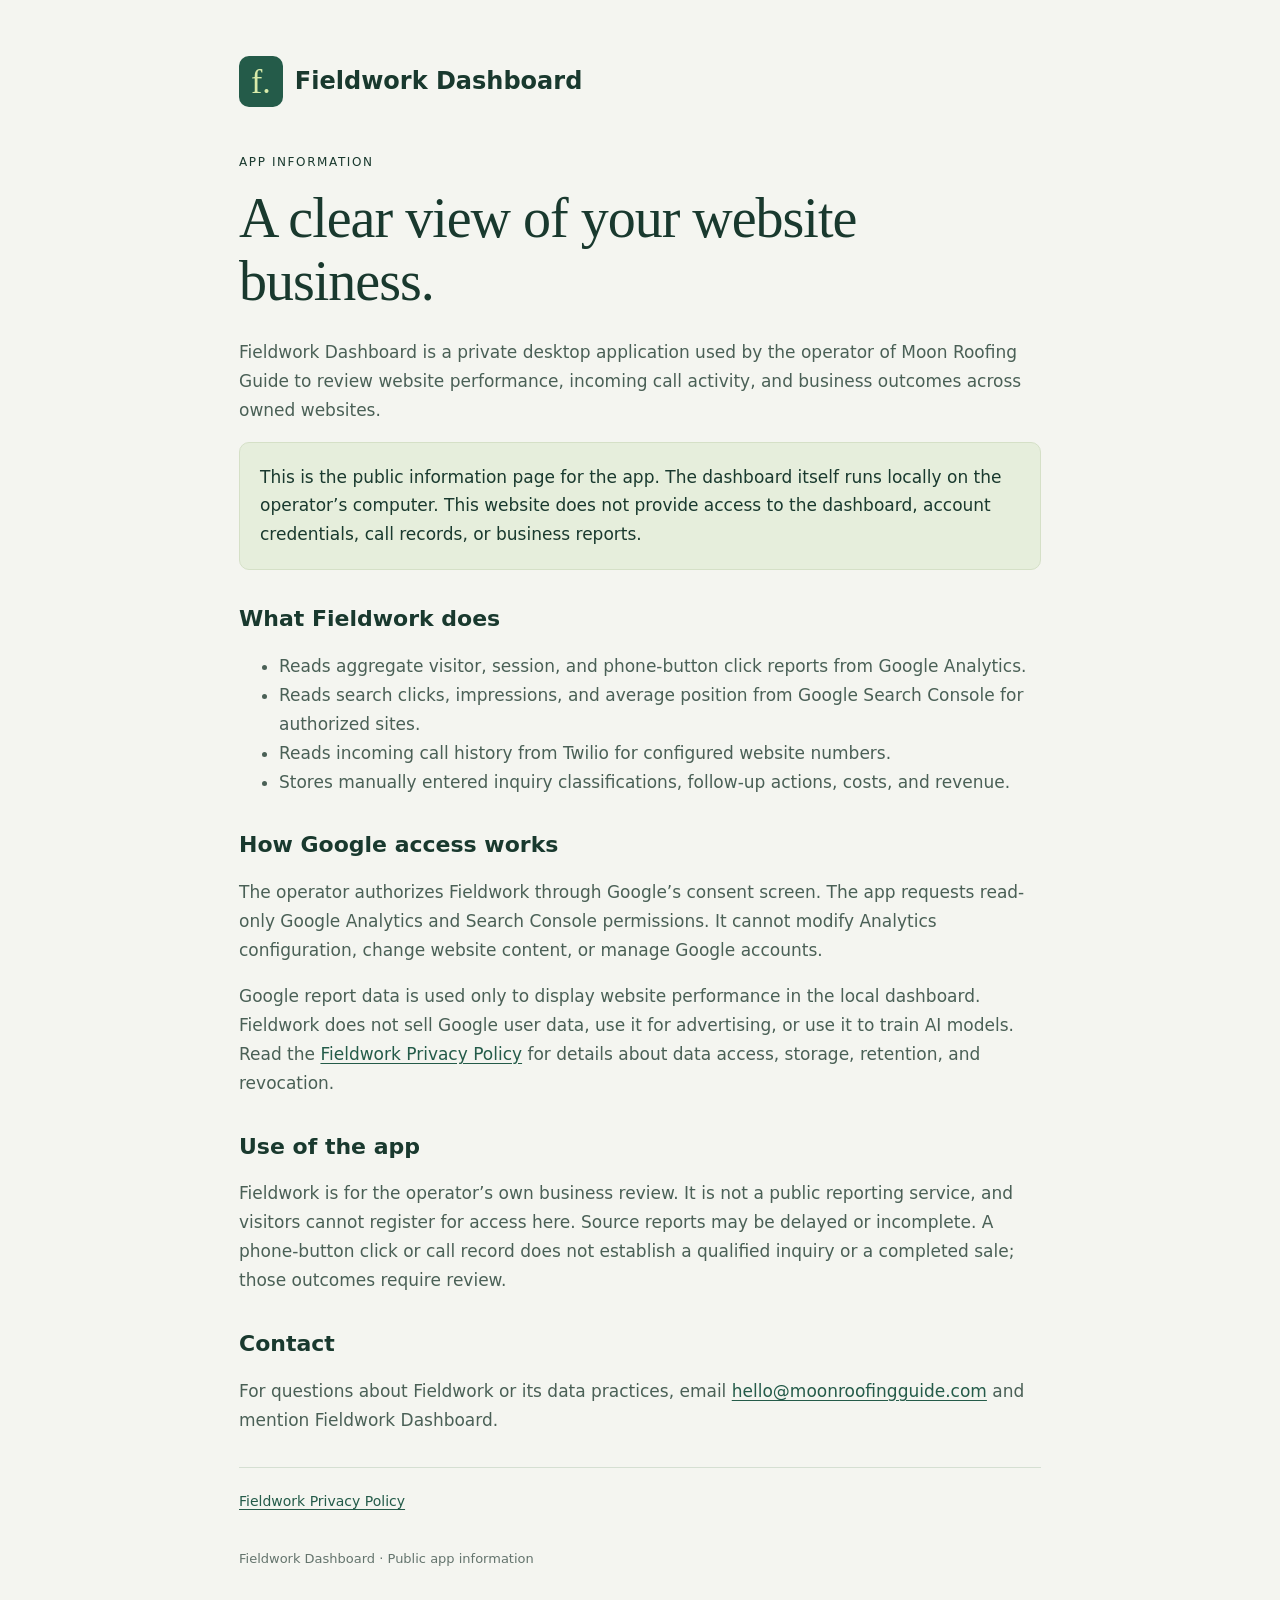
==== index.html @ e7ecf57f "Publish Fieldwork app information and privacy policy" ====
<!doctype html><html lang="en"><head><meta charset="utf-8"><meta name="viewport" content="width=device-width,initial-scale=1"><title>Fieldwork Dashboard — App information</title><meta name="description" content="Fieldwork is a private desktop dashboard for reviewing website performance, call activity, and business outcomes."><link rel="canonical" href="https://fieldworkhq.win/"><link rel="stylesheet" href="/fieldwork.css"></head><body><main><header><span class="mark" aria-hidden="true">f.</span> Fieldwork Dashboard</header><div class="label">App information</div><h1>A clear view of your website business.</h1><p>Fieldwork Dashboard is a private desktop application used by the operator of Moon Roofing Guide to review website performance, incoming call activity, and business outcomes across owned websites.</p><div class="callout">This is the public information page for the app. The dashboard itself runs locally on the operator’s computer. This website does not provide access to the dashboard, account credentials, call records, or business reports.</div><h2>What Fieldwork does</h2><ul><li>Reads aggregate visitor, session, and phone-button click reports from Google Analytics.</li><li>Reads search clicks, impressions, and average position from Google Search Console for authorized sites.</li><li>Reads incoming call history from Twilio for configured website numbers.</li><li>Stores manually entered inquiry classifications, follow-up actions, costs, and revenue.</li></ul><h2>How Google access works</h2><p>The operator authorizes Fieldwork through Google’s consent screen. The app requests read-only Google Analytics and Search Console permissions. It cannot modify Analytics configuration, change website content, or manage Google accounts.</p><p>Google report data is used only to display website performance in the local dashboard. Fieldwork does not sell Google user data, use it for advertising, or use it to train AI models. Read the <a href="/privacy.html">Fieldwork Privacy Policy</a> for details about data access, storage, retention, and revocation.</p><h2 id="terms">Use of the app</h2><p>Fieldwork is for the operator’s own business review. It is not a public reporting service, and visitors cannot register for access here. Source reports may be delayed or incomplete. A phone-button click or call record does not establish a qualified inquiry or a completed sale; those outcomes require review.</p><h2>Contact</h2><p class="contact">For questions about Fieldwork or its data practices, email <a href="mailto:hello@moonroofingguide.com">hello@moonroofingguide.com</a> and mention Fieldwork Dashboard.</p><nav aria-label="Information pages"><a href="/privacy.html">Fieldwork Privacy Policy</a></nav><footer>Fieldwork Dashboard · Public app information</footer></main></body></html>
---- fieldwork.css ----
:root{color-scheme:light}*{box-sizing:border-box}body{margin:0;background:#f4f5f0;color:#19392e;font:17px/1.7 system-ui,sans-serif}main{max-width:850px;margin:auto;padding:56px 24px}header{display:flex;align-items:center;gap:12px;margin-bottom:45px;font-weight:700;font-size:24px}.mark{background:#245b49;color:#d9ebaa;border-radius:10px;padding:0 12px;font:34px/1.5 Georgia,serif}h1{font:clamp(36px,7vw,56px)/1.12 Georgia,serif;margin:15px 0 25px;letter-spacing:-1px}h2{font-size:22px;margin-top:35px;line-height:1.3}p,li{color:#4a6056}a{color:#245b49;text-underline-offset:3px}nav{display:flex;gap:20px;flex-wrap:wrap;font-size:14px;margin-top:32px;padding-top:22px;border-top:1px solid #d5dfd2}.label{font-size:12px;letter-spacing:1.6px;text-transform:uppercase}.callout{background:#e6eedc;border:1px solid #d5e0c7;padding:20px;border-radius:10px}.date{font-size:13px}.contact{overflow-wrap:anywhere}footer{margin-top:35px;font-size:13px;color:#64746d}
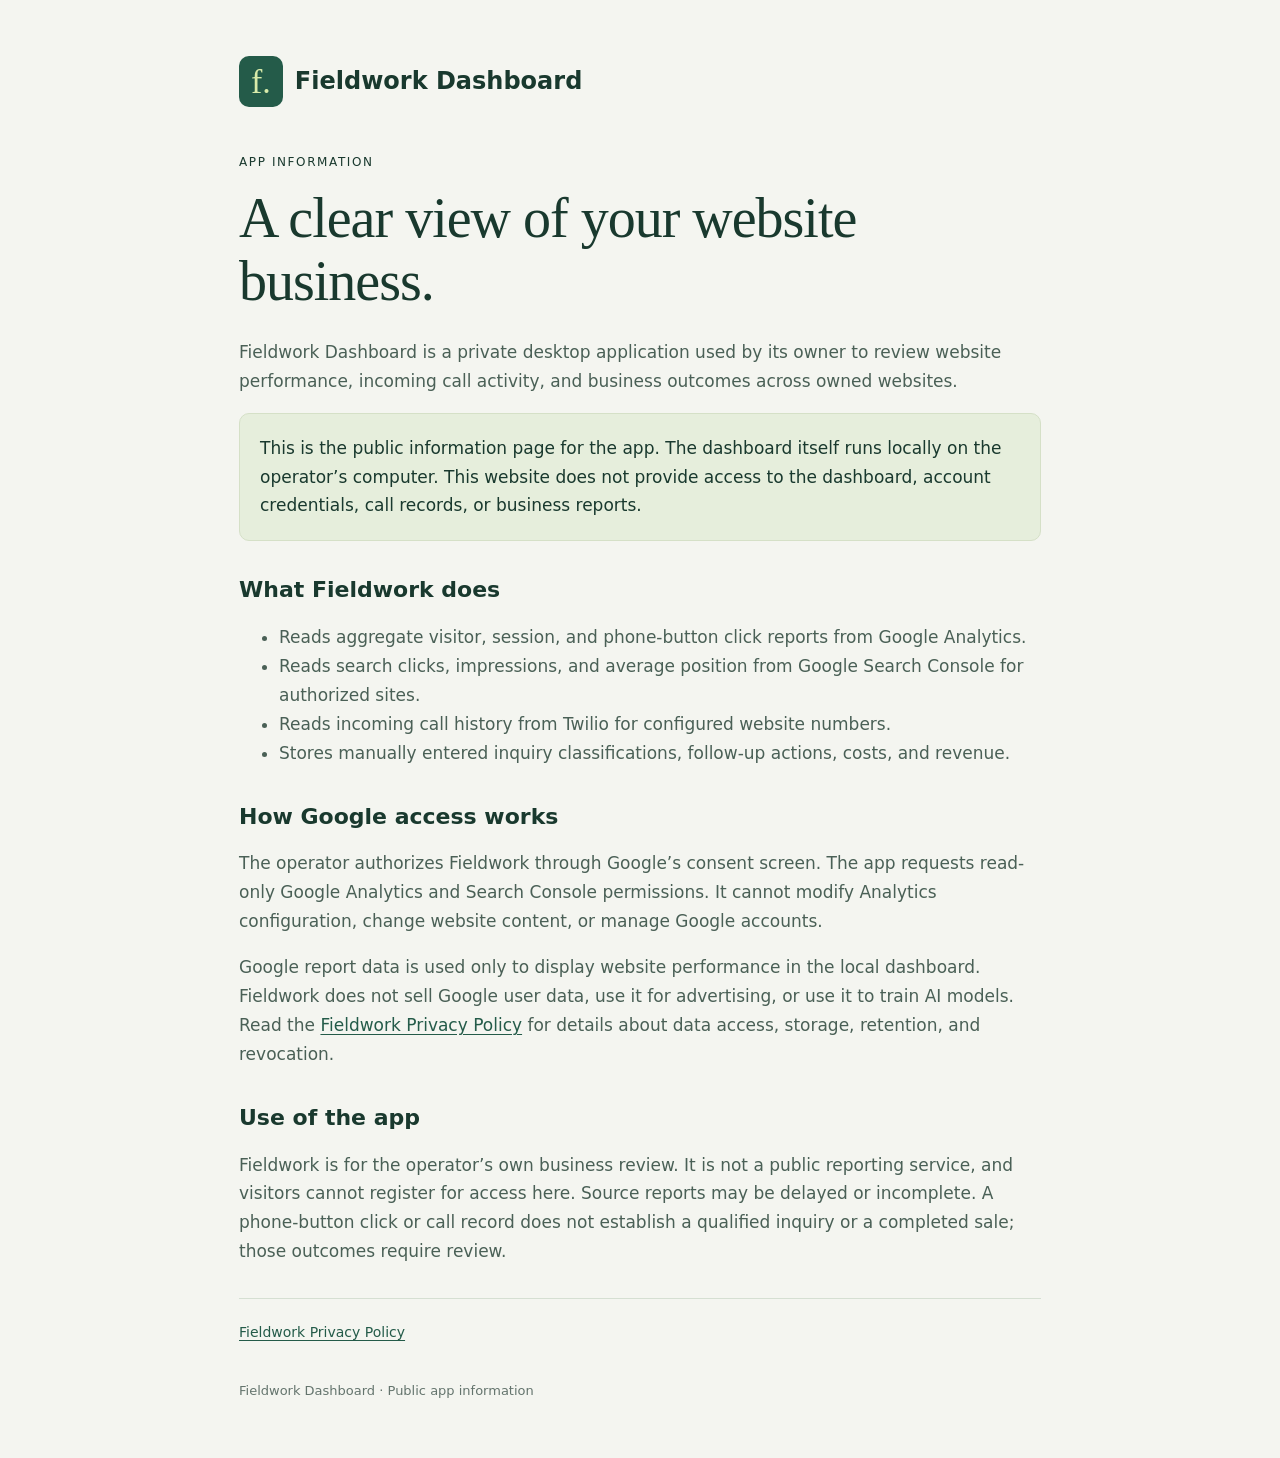
==== commit e47ffaab: "Exclude public pages from search and remove website-specific references" ====
--- a/index.html
+++ b/index.html
@@ -1 +1 @@
-<!doctype html><html lang="en"><head><meta charset="utf-8"><meta name="viewport" content="width=device-width,initial-scale=1"><title>Fieldwork Dashboard — App information</title><meta name="description" content="Fieldwork is a private desktop dashboard for reviewing website performance, call activity, and business outcomes."><link rel="canonical" href="https://fieldworkhq.win/"><link rel="stylesheet" href="/fieldwork.css"></head><body><main><header><span class="mark" aria-hidden="true">f.</span> Fieldwork Dashboard</header><div class="label">App information</div><h1>A clear view of your website business.</h1><p>Fieldwork Dashboard is a private desktop application used by the operator of Moon Roofing Guide to review website performance, incoming call activity, and business outcomes across owned websites.</p><div class="callout">This is the public information page for the app. The dashboard itself runs locally on the operator’s computer. This website does not provide access to the dashboard, account credentials, call records, or business reports.</div><h2>What Fieldwork does</h2><ul><li>Reads aggregate visitor, session, and phone-button click reports from Google Analytics.</li><li>Reads search clicks, impressions, and average position from Google Search Console for authorized sites.</li><li>Reads incoming call history from Twilio for configured website numbers.</li><li>Stores manually entered inquiry classifications, follow-up actions, costs, and revenue.</li></ul><h2>How Google access works</h2><p>The operator authorizes Fieldwork through Google’s consent screen. The app requests read-only Google Analytics and Search Console permissions. It cannot modify Analytics configuration, change website content, or manage Google accounts.</p><p>Google report data is used only to display website performance in the local dashboard. Fieldwork does not sell Google user data, use it for advertising, or use it to train AI models. Read the <a href="/privacy.html">Fieldwork Privacy Policy</a> for details about data access, storage, retention, and revocation.</p><h2 id="terms">Use of the app</h2><p>Fieldwork is for the operator’s own business review. It is not a public reporting service, and visitors cannot register for access here. Source reports may be delayed or incomplete. A phone-button click or call record does not establish a qualified inquiry or a completed sale; those outcomes require review.</p><h2>Contact</h2><p class="contact">For questions about Fieldwork or its data practices, email <a href="mailto:hello@moonroofingguide.com">hello@moonroofingguide.com</a> and mention Fieldwork Dashboard.</p><nav aria-label="Information pages"><a href="/privacy.html">Fieldwork Privacy Policy</a></nav><footer>Fieldwork Dashboard · Public app information</footer></main></body></html>
+<!doctype html><html lang="en"><head><meta charset="utf-8"><meta name="robots" content="noindex, nofollow"><meta name="viewport" content="width=device-width,initial-scale=1"><title>Fieldwork Dashboard — App information</title><meta name="description" content="Fieldwork is a private desktop dashboard for reviewing website performance, call activity, and business outcomes."><link rel="canonical" href="https://fieldworkhq.win/"><link rel="stylesheet" href="/fieldwork.css"></head><body><main><header><span class="mark" aria-hidden="true">f.</span> Fieldwork Dashboard</header><div class="label">App information</div><h1>A clear view of your website business.</h1><p>Fieldwork Dashboard is a private desktop application used by its owner to review website performance, incoming call activity, and business outcomes across owned websites.</p><div class="callout">This is the public information page for the app. The dashboard itself runs locally on the operator’s computer. This website does not provide access to the dashboard, account credentials, call records, or business reports.</div><h2>What Fieldwork does</h2><ul><li>Reads aggregate visitor, session, and phone-button click reports from Google Analytics.</li><li>Reads search clicks, impressions, and average position from Google Search Console for authorized sites.</li><li>Reads incoming call history from Twilio for configured website numbers.</li><li>Stores manually entered inquiry classifications, follow-up actions, costs, and revenue.</li></ul><h2>How Google access works</h2><p>The operator authorizes Fieldwork through Google’s consent screen. The app requests read-only Google Analytics and Search Console permissions. It cannot modify Analytics configuration, change website content, or manage Google accounts.</p><p>Google report data is used only to display website performance in the local dashboard. Fieldwork does not sell Google user data, use it for advertising, or use it to train AI models. Read the <a href="/privacy.html">Fieldwork Privacy Policy</a> for details about data access, storage, retention, and revocation.</p><h2 id="terms">Use of the app</h2><p>Fieldwork is for the operator’s own business review. It is not a public reporting service, and visitors cannot register for access here. Source reports may be delayed or incomplete. A phone-button click or call record does not establish a qualified inquiry or a completed sale; those outcomes require review.</p><nav aria-label="Information pages"><a href="/privacy.html">Fieldwork Privacy Policy</a></nav><footer>Fieldwork Dashboard · Public app information</footer></main></body></html>
